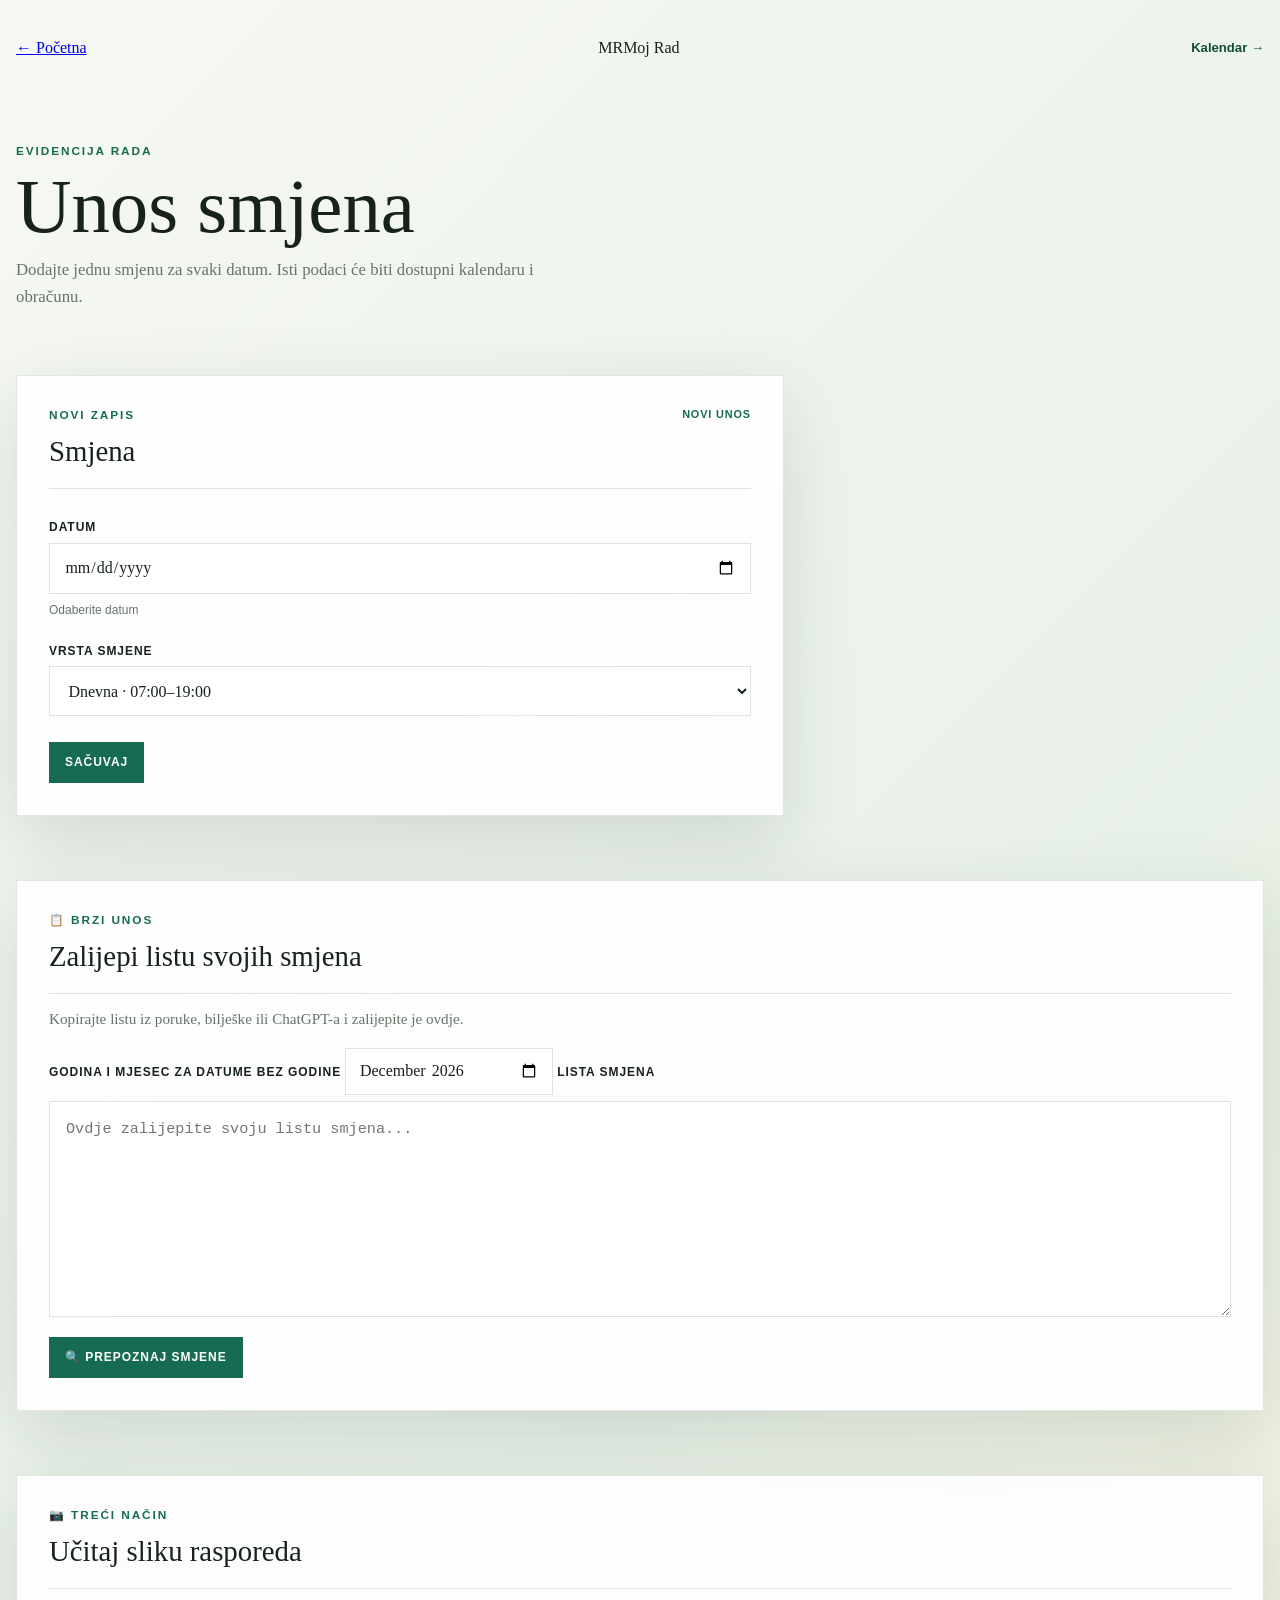
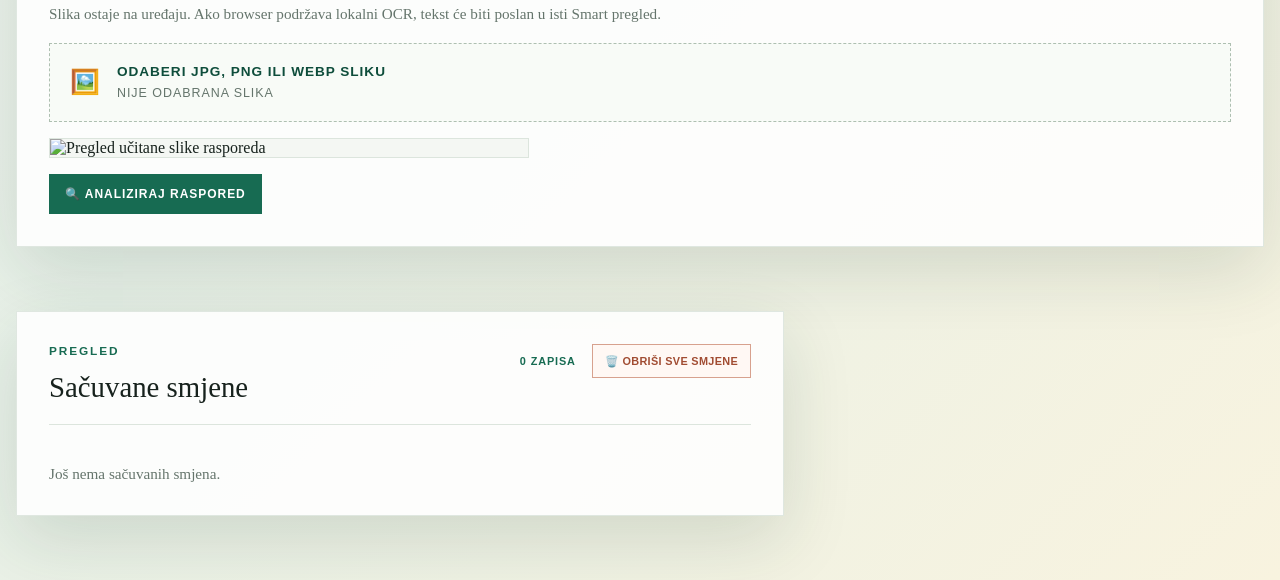
==== unos-smjena/index.html @ 94fb5aa7 "Initial baseline before Smart unos implementation" ====
<!doctype html>
<html lang="bs">
<head>
	<meta charset="utf-8">
	<meta name="viewport" content="width=device-width, initial-scale=1">
	<meta name="description" content="Unos i upravljanje smjenama u aplikaciji Moj Rad">
	<title>Unos smjena | Moj Rad</title>
	<link rel="stylesheet" href="../css/style.css">
	<link rel="stylesheet" href="style.css">
</head>
<body class="shift-page">
	<main class="shift-shell">
		<header class="shift-topbar">
			<a class="back-link" href="../index.html" aria-label="Nazad na početnu stranicu">← <span>Početna</span></a>
			<div class="topbar-brand"><span class="brand-dot" aria-hidden="true">MR</span><span>Moj Rad</span></div>
			<a class="calendar-shortcut" href="../kalendar/index.html">Kalendar →</a>
		</header>

		<section class="shift-layout">
			<div class="shift-heading">
				<p class="eyebrow">Evidencija rada</p>
				<h1>Unos smjena</h1>
				<p>Dodajte jednu smjenu za svaki datum. Isti podaci će biti dostupni kalendaru i obračunu.</p>
			</div>

			<section class="shift-form-card" aria-labelledby="form-title">
				<div class="section-heading">
					<div><p class="eyebrow">Novi zapis</p><h2 id="form-title">Smjena</h2></div>
					<span class="form-status" id="form-status">Novi unos</span>
				</div>
				<form id="shift-form">
					<input id="editing-date" type="hidden">
					<label for="shift-date">Datum</label>
					<input id="shift-date" type="date" required>
					<p class="weekday-note" id="weekday-note">Odaberite datum</p>
					<label for="shift-type">Vrsta smjene</label>
					<select id="shift-type" required>
						<option value="Dnevna">Dnevna · 07:00–19:00</option>
						<option value="Noćna">Noćna · 19:00–07:00</option>
						<option value="Slobodan dan">Slobodan dan</option>
					</select>
					<p class="duplicate-warning" id="duplicate-warning" role="alert" hidden>Za ovaj datum već postoji smjena. Sačuvavanjem ćete je izmijeniti.</p>
					<div class="form-actions">
						<button class="primary-button" type="submit">Sačuvaj</button>
						<button class="secondary-button" id="cancel-edit" type="button" hidden>Otkaži izmjenu</button>
					</div>
				</form>
			</section>

			<section class="paste-shifts-card" aria-labelledby="paste-title">
				<div class="section-heading">
					<div><p class="eyebrow">📋 Brzi unos</p><h2 id="paste-title">Zalijepi listu svojih smjena</h2></div>
				</div>
				<p class="paste-intro">Kopirajte listu iz poruke, bilješke ili ChatGPT-a i zalijepite je ovdje.</p>
				<label for="paste-month">Godina i mjesec za datume bez godine</label>
				<input id="paste-month" type="month">
				<label for="paste-input">Lista smjena</label>
				<textarea id="paste-input" rows="8" placeholder="Ovdje zalijepite svoju listu smjena..."></textarea>
				<div class="paste-actions"><button class="primary-button" id="recognize-paste" type="button">🔍 Prepoznaj smjene</button><span class="paste-message" id="paste-message" role="status" hidden></span></div>
			</section>

			<section class="paste-preview-card" id="paste-preview" aria-labelledby="paste-preview-title" hidden>
				<div class="section-heading"><div><p class="eyebrow">🔍 Prepoznato</p><h2 id="paste-preview-title">Pregled liste</h2></div><span id="paste-count"></span></div>
				<div class="paste-summary" id="paste-summary"></div>
				<div class="table-wrap"><table><thead><tr><th>Datum</th><th>Smjena</th><th>Vrijeme</th><th>Status</th></tr></thead><tbody id="paste-preview-body"></tbody></table></div>
				<p class="paste-warning" id="paste-warning" hidden></p>
				<div class="form-actions"><button class="primary-button" id="add-paste-shifts" type="button">✅ Dodaj smjene</button><button class="secondary-button" id="cancel-paste" type="button">❌ Odustani</button></div>
			</section>

			<section class="image-shifts-card" aria-labelledby="image-title">
				<div class="section-heading">
					<div><p class="eyebrow">📷 Treći način</p><h2 id="image-title">Učitaj sliku rasporeda</h2></div>
				</div>
				<p class="paste-intro">Slika ostaje na uređaju. Ako browser podržava lokalni OCR, tekst će biti poslan u isti Smart pregled.</p>
				<label class="image-picker" for="schedule-image"><span aria-hidden="true">🖼️</span><span><strong>Odaberi JPG, PNG ili WEBP sliku</strong><small id="image-name">Nije odabrana slika</small></span></label>
				<input id="schedule-image" type="file" accept="image/jpeg,image/png,image/webp">
				<img class="image-preview" id="image-preview" alt="Pregled učitane slike rasporeda" hidden>
				<button class="primary-button" id="analyze-image" type="button" disabled>🔍 Analiziraj raspored</button>
				<p class="image-message" id="image-message" role="status" hidden></p>
			</section>

			<section class="saved-shifts" aria-labelledby="saved-title">
				<div class="saved-heading"><div><p class="eyebrow">Pregled</p><h2 id="saved-title">Sačuvane smjene</h2></div><div class="saved-heading-actions"><span id="shift-count">0 zapisa</span><button class="clear-shifts-button" id="clear-shifts" type="button">🗑️ Obriši sve smjene</button></div></div>
				<div class="shift-list" id="shift-list"></div>
				<p class="empty-state" id="empty-state">Još nema sačuvanih smjena.</p>
			</section>
		</section>
	</main>
	<dialog id="clear-dialog" class="clear-dialog">
		<h2>⚠️ Da li ste sigurni?</h2>
		<p>Ovim ćete obrisati sve trenutno unesene smjene. Ova radnja se ne može poništiti.</p>
		<div><button id="cancel-clear" class="secondary-button" type="button">Odustani</button><button id="confirm-clear" class="danger-button" type="button">Da, obriši sve</button></div>
	</dialog>
	<p class="bulk-message" id="bulk-message" role="status" hidden>✅ Sve smjene su obrisane.</p>
	<script src="../praznici/praznici.js"></script>
	<script src="../podaci/smjene.js"></script>
	<script src="shift-entry.js"></script>
</body>
</html>
---- css/style.css ----
:root {
  color-scheme: light;
  --ink: #17221d;
  --muted: #65756c;
  --paper: #f7f8f3;
  --panel: #ffffff;
  --green: #176b52;
  --green-dark: #0e4d3b;
  --yellow: #f0c95a;
  --line: #dce5dd;
  --shadow: 0 24px 70px rgba(23, 55, 40, 0.14);
}

* { box-sizing: border-box; }

html, body { min-height: 100%; }

body {
  margin: 0;
  background: var(--paper);
  color: var(--ink);
  font-family: Georgia, 'Times New Roman', serif;
}

button, a { font: inherit; }

.home-page {
  background:
    radial-gradient(circle at 14% 16%, rgba(240, 201, 90, 0.32), transparent 27rem),
    linear-gradient(135deg, #f7f8f3 0%, #e5f0e7 100%);
}

.home-shell {
  display: grid;
  min-height: 100vh;
  place-items: center;
  padding: 2rem;
}

.welcome-panel {
  width: min(100%, 34rem);
  padding: clamp(2.5rem, 8vw, 5rem) clamp(1.5rem, 7vw, 4.5rem);
  text-align: center;
  background: rgba(255, 255, 255, 0.82);
  border: 1px solid rgba(255, 255, 255, 0.9);
  box-shadow: var(--shadow);
  backdrop-filter: blur(10px);
}

.brand-mark {
  display: grid;
  width: 3.5rem;
  height: 3.5rem;
  margin: 0 auto 2.5rem;
  place-items: center;
  background: var(--yellow);
  color: var(--green-dark);
  font: 700 1rem/1 Arial, sans-serif;
  letter-spacing: 0.08em;
}

.eyebrow {
  margin: 0 0 0.8rem;
  color: var(--green);
  font: 700 0.74rem/1.2 Arial, sans-serif;
  letter-spacing: 0.16em;
  text-transform: uppercase;
}

h1, h2, p { margin-top: 0; }

h1 {
  margin-bottom: 0.6rem;
  font-size: clamp(3.2rem, 12vw, 5.6rem);
  line-height: 0.95;
  font-weight: 400;
}

.subtitle {
  margin-bottom: 2.8rem;
  color: var(--muted);
  font-size: 1.15rem;
}

.menu-button {
  min-width: 13rem;
  padding: 1rem 1.4rem;
  border: 0;
  background: var(--green);
  color: white;
  cursor: pointer;
  font: 700 0.9rem/1 Arial, sans-serif;
  letter-spacing: 0.08em;
  transition: background 160ms ease, transform 160ms ease;
}

.menu-button:hover, .menu-button:focus-visible { background: var(--green-dark); }
.menu-button:active { transform: translateY(2px); }

.menu-backdrop {
  position: fixed;
  inset: 0;
  background: rgba(14, 35, 27, 0.35);
}

.app-menu {
  position: fixed;
  top: 0;
  right: 0;
  width: min(100%, 25rem);
  min-height: 100vh;
  padding: 2rem;
  background: var(--panel);
  box-shadow: -18px 0 48px rgba(23, 55, 40, 0.16);
  animation: slide-in 180ms ease-out;
}

.menu-header {
  display: flex;
  align-items: flex-start;
  justify-content: space-between;
  gap: 1rem;
  padding-bottom: 2rem;
  border-bottom: 1px solid var(--line);
}

h2 { margin-bottom: 0; font-size: 2rem; font-weight: 400; }

.icon-button {
  width: 2.5rem;
  height: 2.5rem;
  border: 1px solid var(--line);
  background: transparent;
  color: var(--ink);
  cursor: pointer;
  font: 400 1.7rem/1 Arial, sans-serif;
}

nav { display: grid; gap: 0.65rem; padding-top: 1.5rem; }

.menu-link {
  display: flex;
  align-items: center;
  gap: 0.8rem;
  padding: 1rem;
  color: var(--ink);
  text-decoration: none;
  font-size: 1.05rem;
  transition: background 160ms ease, color 160ms ease;
}

.menu-link:hover, .menu-link:focus-visible { background: #edf4ed; color: var(--green-dark); }
.menu-link-muted { color: var(--muted); }

@keyframes slide-in { from { transform: translateX(2rem); opacity: 0; } to { transform: translateX(0); opacity: 1; } }

@media (max-width: 30rem) {
  .home-shell { padding: 1rem; }
  .welcome-panel { padding-top: 3rem; padding-bottom: 3rem; }
  .app-menu { padding: 1.5rem; }
}
---- unos-smjena/style.css ----
.shift-page {
  min-height: 100vh;
  background: linear-gradient(135deg, #f7f8f3 0%, #e8f1e8 58%, #f8f3df 100%);
}

.shift-shell { width: min(100% - 2rem, 78rem); margin: 0 auto; padding: 1.5rem 0 4rem; }
.shift-topbar { display: flex; align-items: center; justify-content: space-between; min-height: 3rem; }
.calendar-shortcut { color: var(--green-dark); font: 700 0.82rem/1 Arial, sans-serif; text-decoration: none; }
.calendar-shortcut:hover, .calendar-shortcut:focus-visible { color: var(--green); text-decoration: underline; }
.shift-layout { display: grid; grid-template-columns: minmax(0, 1fr) minmax(18rem, 24rem); gap: 4rem 6rem; margin-top: 4.5rem; }
.shift-heading { grid-column: 1 / -1; max-width: 42rem; }
.shift-heading h1 { margin-bottom: 0.8rem; font-size: clamp(2.7rem, 7vw, 4.8rem); }
.shift-heading > p:last-child { max-width: 34rem; margin-bottom: 0; color: var(--muted); font-size: 1.05rem; line-height: 1.6; }
.shift-form-card, .saved-shifts { background: rgba(255, 255, 255, 0.88); border: 1px solid rgba(220, 229, 221, 0.9); box-shadow: var(--shadow); }
.shift-form-card { padding: 2rem; }
.paste-shifts-card, .paste-preview-card { background: rgba(255, 255, 255, 0.88); border: 1px solid rgba(220, 229, 221, 0.9); box-shadow: var(--shadow); }
.paste-shifts-card { grid-column: 1 / -1; padding: 2rem; }
.paste-preview-card { grid-column: 1 / -1; padding: 2rem; }
.image-shifts-card { grid-column: 1 / -1; padding: 2rem; background: rgba(255, 255, 255, 0.88); border: 1px solid rgba(220, 229, 221, 0.9); box-shadow: var(--shadow); }
.paste-intro { margin: -0.5rem 0 1.25rem; color: var(--muted); font-size: 0.95rem; }
#paste-month { width: min(100%, 13rem); margin-bottom: 0.35rem; padding: 0.8rem; border: 1px solid var(--line); border-radius: 0; background: white; color: var(--ink); font: 1rem Georgia, 'Times New Roman', serif; }
#paste-input { width: 100%; resize: vertical; padding: 1rem; border: 1px solid var(--line); border-radius: 0; background: #fff; color: var(--ink); font: 0.95rem/1.5 Consolas, 'Courier New', monospace; }
#paste-input:focus, #paste-month:focus { outline: 2px solid var(--yellow); outline-offset: 2px; }
.paste-actions { display: flex; align-items: center; flex-wrap: wrap; gap: 0.75rem; margin-top: 1rem; }
.image-shifts-card > .primary-button { margin-top: 1rem; }
.image-shifts-card input[type='file'] { position: absolute; width: 1px; height: 1px; overflow: hidden; clip: rect(0, 0, 0, 0); }
.image-picker { display: flex; align-items: center; gap: 1rem; padding: 1.25rem; border: 1px dashed #aebfb1; background: #f8fbf7; color: var(--green-dark); cursor: pointer; }
.image-picker:hover { border-color: var(--green); background: #f1f8f1; }
.image-picker > span:first-child { font-size: 1.5rem; }
.image-picker strong, .image-picker small { display: block; }
.image-picker strong { font: 700 0.85rem/1.2 Arial, sans-serif; }
.image-picker small { margin-top: 0.35rem; color: var(--muted); font: 0.78rem/1.2 Arial, sans-serif; }
.image-preview { display: block; max-width: min(100%, 30rem); max-height: 18rem; margin-top: 1rem; object-fit: contain; border: 1px solid var(--line); background: #f4f7f3; }
.image-message { margin: 1rem 0 0; color: var(--muted); font: 0.8rem/1.45 Arial, sans-serif; }
.paste-message { color: var(--green); font: 0.8rem/1.3 Arial, sans-serif; }
.paste-summary { display: flex; flex-wrap: wrap; gap: 0.6rem 1.5rem; padding: 1rem 0; color: var(--muted); font: 0.8rem/1.3 Arial, sans-serif; }
.paste-summary b { color: var(--ink); }
.paste-warning { margin: 1rem 0 0; padding: 0.75rem; background: #fff5dc; color: #765b1d; font: 0.8rem/1.4 Arial, sans-serif; }
.uncertain-paste-row { background: #fff8ef; }
.uncertain-paste-row td:last-child { color: #a14c32; }
.section-heading, .saved-heading { display: flex; align-items: start; justify-content: space-between; gap: 1rem; }
.section-heading { padding-bottom: 1.25rem; border-bottom: 1px solid var(--line); margin-bottom: 1.5rem; }
.section-heading h2, .saved-heading h2 { margin: 0; font-size: 1.8rem; font-weight: 400; }
.form-status, #shift-count { color: var(--green); font: 700 0.68rem/1.2 Arial, sans-serif; letter-spacing: 0.08em; text-transform: uppercase; }
form { display: grid; gap: 0.6rem; }
label { margin-top: 0.55rem; color: var(--ink); font: 700 0.75rem/1 Arial, sans-serif; letter-spacing: 0.08em; text-transform: uppercase; }
input[type='date'], select { width: 100%; padding: 0.9rem; border: 1px solid var(--line); border-radius: 0; background: white; color: var(--ink); font: 1rem Georgia, 'Times New Roman', serif; }
input[type='date']:focus, select:focus { outline: 2px solid var(--yellow); outline-offset: 2px; }
.weekday-note { min-height: 1.1rem; margin: 0 0 0.35rem; color: var(--muted); font: 0.75rem/1.2 Arial, sans-serif; }
.duplicate-warning { margin: 0.35rem 0 0; padding: 0.7rem; background: #fff5dc; color: #765b1d; font: 0.78rem/1.4 Arial, sans-serif; }
.form-actions { display: flex; flex-wrap: wrap; gap: 0.6rem; margin-top: 1rem; }
.primary-button, .secondary-button { padding: 0.9rem 1rem; border: 0; cursor: pointer; font: 700 0.75rem/1 Arial, sans-serif; letter-spacing: 0.08em; text-transform: uppercase; }
.primary-button { background: var(--green); color: white; }
.primary-button:hover, .primary-button:focus-visible { background: var(--green-dark); }
.secondary-button { border: 1px solid var(--line); background: white; color: var(--muted); }
.saved-shifts { grid-column: 1; padding: 2rem; }
.saved-heading { padding-bottom: 1.25rem; border-bottom: 1px solid var(--line); }
.saved-heading-actions { display: flex; align-items: center; gap: 1rem; }
.clear-shifts-button { padding: 0.65rem 0.75rem; border: 1px solid #d7a18e; background: #fff8f4; color: #a14c32; cursor: pointer; font: 700 0.68rem/1 Arial, sans-serif; letter-spacing: 0.03em; text-transform: uppercase; }
.clear-shifts-button:hover, .clear-shifts-button:focus-visible { background: #fff0e9; border-color: #a14c32; }
.bulk-message { position: fixed; right: 1.5rem; bottom: 1.5rem; margin: 0; padding: 0.85rem 1rem; background: #e2f1e5; color: var(--green-dark); box-shadow: 0 12px 30px rgba(23,55,40,.14); font: 700 0.8rem/1.2 Arial, sans-serif; }
.clear-dialog { max-width: 30rem; padding: 2rem; border: 0; color: var(--ink); box-shadow: var(--shadow); }
.clear-dialog::backdrop { background: rgba(14,35,27,.45); }
.clear-dialog h2 { margin: 0 0 0.8rem; font-size: 1.7rem; }
.clear-dialog p { margin: 0 0 1.5rem; color: var(--muted); font: 0.9rem/1.5 Arial, sans-serif; }
.clear-dialog div { display: flex; justify-content: flex-end; flex-wrap: wrap; gap: 0.6rem; }
.danger-button { padding: 0.9rem 1rem; border: 0; background: #a14c32; color: white; cursor: pointer; font: 700 0.75rem/1 Arial, sans-serif; letter-spacing: 0.04em; text-transform: uppercase; }
.danger-button:hover, .danger-button:focus-visible { background: #803b27; }
.paste-preview-card .section-heading { margin-bottom: 0; }
.shift-list { display: grid; gap: 0.7rem; padding-top: 1rem; }
.shift-item { display: grid; grid-template-columns: 1fr auto; gap: 0.75rem; padding: 1rem 0; border-bottom: 1px solid var(--line); }
.shift-date { margin: 0 0 0.3rem; font: 700 0.85rem/1.2 Arial, sans-serif; }
.shift-detail { margin: 0; color: var(--muted); font: 0.86rem/1.3 Arial, sans-serif; }
.shift-kind { color: var(--green-dark); font-weight: 700; }
.shift-status { color: #a14c32; font-weight: 700; }
.shift-actions { display: flex; align-items: center; gap: 0.4rem; }
.shift-action { padding: 0.45rem; border: 0; background: transparent; color: var(--green); cursor: pointer; font: 700 0.7rem/1 Arial, sans-serif; }
.shift-action:hover, .shift-action:focus-visible { text-decoration: underline; }
.delete-action { color: #a14c32; }
.empty-state { margin: 1.5rem 0 0; color: var(--muted); font-size: 0.95rem; }

@media (max-width: 46rem) {
  .shift-shell { width: min(100% - 1rem, 78rem); padding-top: 0.8rem; }
  .shift-layout { grid-template-columns: 1fr; gap: 2rem; margin-top: 3rem; }
  .saved-shifts { grid-column: auto; }
  .back-link span { display: none; }
  .saved-heading-actions { align-items: flex-end; flex-direction: column; gap: 0.6rem; }
  .clear-shifts-button { max-width: 11rem; text-align: left; }
}
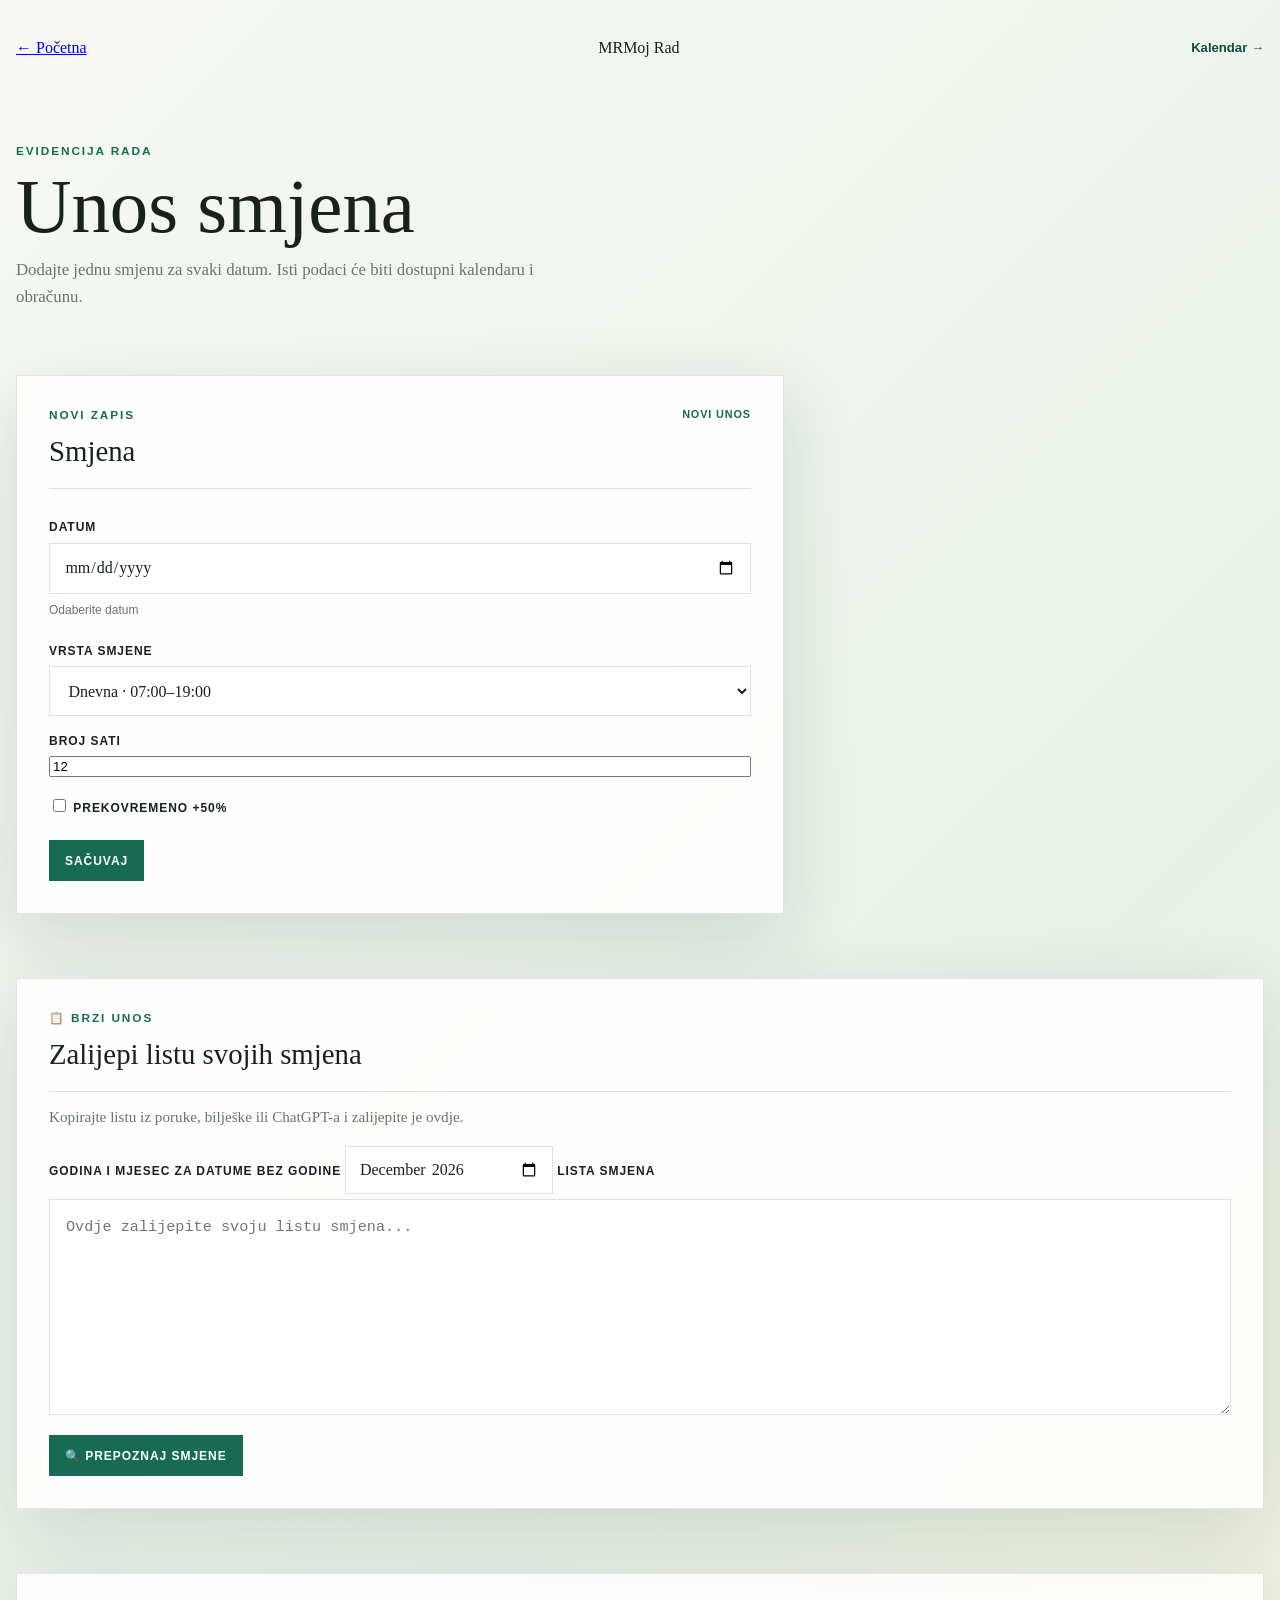
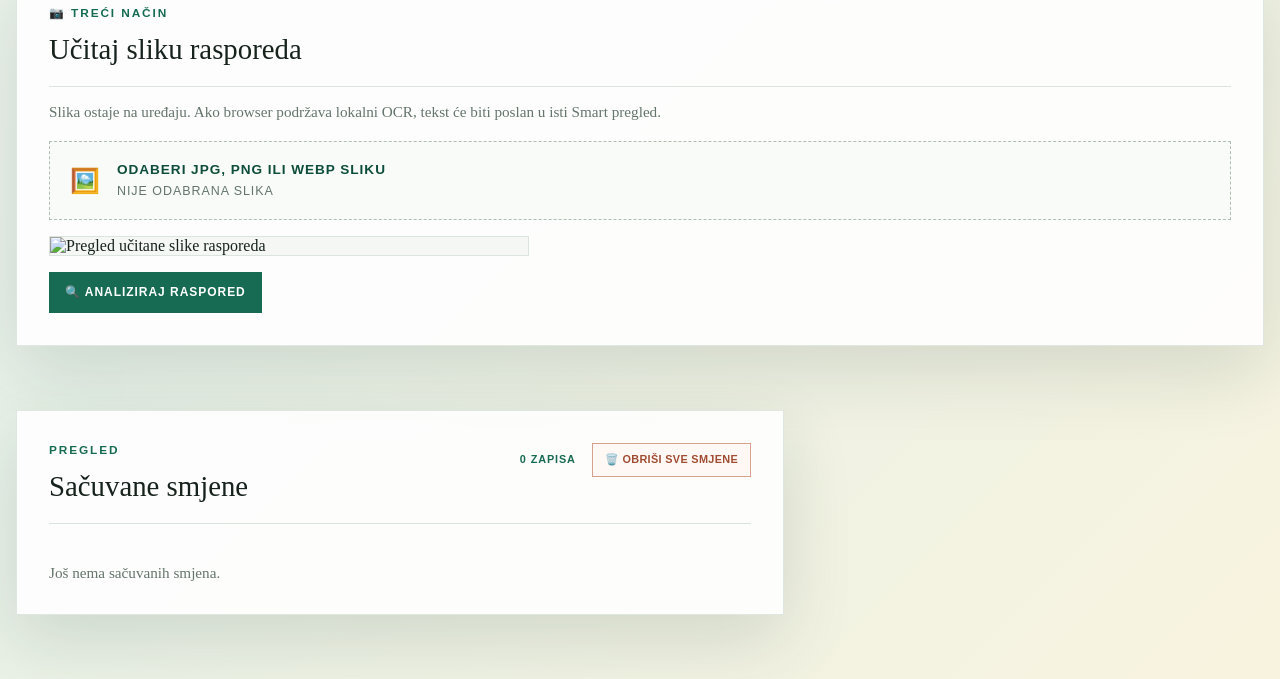
==== commit 571751ac: "Dodana podrška za prekovremeni rad i putni trošak" ====
--- a/unos-smjena/index.html
+++ b/unos-smjena/index.html
@@ -28,70 +28,169 @@
 					<div><p class="eyebrow">Novi zapis</p><h2 id="form-title">Smjena</h2></div>
 					<span class="form-status" id="form-status">Novi unos</span>
 				</div>
+
 				<form id="shift-form">
 					<input id="editing-date" type="hidden">
+
 					<label for="shift-date">Datum</label>
 					<input id="shift-date" type="date" required>
+
 					<p class="weekday-note" id="weekday-note">Odaberite datum</p>
+
 					<label for="shift-type">Vrsta smjene</label>
 					<select id="shift-type" required>
 						<option value="Dnevna">Dnevna · 07:00–19:00</option>
 						<option value="Noćna">Noćna · 19:00–07:00</option>
 						<option value="Slobodan dan">Slobodan dan</option>
 					</select>
-					<p class="duplicate-warning" id="duplicate-warning" role="alert" hidden>Za ovaj datum već postoji smjena. Sačuvavanjem ćete je izmijeniti.</p>
+
+					<label for="shift-hours">Broj sati</label>
+					<input id="shift-hours" type="number" min="0" max="24" step="0.5" value="12" required>
+
+					<label class="overtime-option">
+						<input id="shift-overtime" type="checkbox">
+						Prekovremeno +50%
+					</label>
+
+					<p class="duplicate-warning" id="duplicate-warning" role="alert" hidden>
+						Za ovaj datum već postoji smjena. Sačuvavanjem ćete je izmijeniti.
+					</p>
+
 					<div class="form-actions">
 						<button class="primary-button" type="submit">Sačuvaj</button>
-						<button class="secondary-button" id="cancel-edit" type="button" hidden>Otkaži izmjenu</button>
+						<button class="secondary-button" id="cancel-edit" type="button" hidden>
+							Otkaži izmjenu
+						</button>
 					</div>
 				</form>
 			</section>
 
 			<section class="paste-shifts-card" aria-labelledby="paste-title">
 				<div class="section-heading">
-					<div><p class="eyebrow">📋 Brzi unos</p><h2 id="paste-title">Zalijepi listu svojih smjena</h2></div>
+					<div>
+						<p class="eyebrow">📋 Brzi unos</p>
+						<h2 id="paste-title">Zalijepi listu svojih smjena</h2>
+					</div>
 				</div>
+
 				<p class="paste-intro">Kopirajte listu iz poruke, bilješke ili ChatGPT-a i zalijepite je ovdje.</p>
+
 				<label for="paste-month">Godina i mjesec za datume bez godine</label>
 				<input id="paste-month" type="month">
+
 				<label for="paste-input">Lista smjena</label>
 				<textarea id="paste-input" rows="8" placeholder="Ovdje zalijepite svoju listu smjena..."></textarea>
-				<div class="paste-actions"><button class="primary-button" id="recognize-paste" type="button">🔍 Prepoznaj smjene</button><span class="paste-message" id="paste-message" role="status" hidden></span></div>
+
+				<div class="paste-actions">
+					<button class="primary-button" id="recognize-paste" type="button">🔍 Prepoznaj smjene</button>
+					<span class="paste-message" id="paste-message" role="status" hidden></span>
+				</div>
 			</section>
 
 			<section class="paste-preview-card" id="paste-preview" aria-labelledby="paste-preview-title" hidden>
-				<div class="section-heading"><div><p class="eyebrow">🔍 Prepoznato</p><h2 id="paste-preview-title">Pregled liste</h2></div><span id="paste-count"></span></div>
+				<div class="section-heading">
+					<div>
+						<p class="eyebrow">🔍 Prepoznato</p>
+						<h2 id="paste-preview-title">Pregled liste</h2>
+					</div>
+					<span id="paste-count"></span>
+				</div>
+
 				<div class="paste-summary" id="paste-summary"></div>
-				<div class="table-wrap"><table><thead><tr><th>Datum</th><th>Smjena</th><th>Vrijeme</th><th>Status</th></tr></thead><tbody id="paste-preview-body"></tbody></table></div>
+
+				<div class="table-wrap">
+					<table>
+						<thead>
+							<tr>
+								<th>Datum</th>
+								<th>Smjena</th>
+								<th>Vrijeme</th>
+								<th>Status</th>
+							</tr>
+						</thead>
+						<tbody id="paste-preview-body"></tbody>
+					</table>
+				</div>
+
 				<p class="paste-warning" id="paste-warning" hidden></p>
-				<div class="form-actions"><button class="primary-button" id="add-paste-shifts" type="button">✅ Dodaj smjene</button><button class="secondary-button" id="cancel-paste" type="button">❌ Odustani</button></div>
+
+				<div class="form-actions">
+					<button class="primary-button" id="add-paste-shifts" type="button">✅ Dodaj smjene</button>
+					<button class="secondary-button" id="cancel-paste" type="button">❌ Odustani</button>
+				</div>
 			</section>
 
 			<section class="image-shifts-card" aria-labelledby="image-title">
 				<div class="section-heading">
-					<div><p class="eyebrow">📷 Treći način</p><h2 id="image-title">Učitaj sliku rasporeda</h2></div>
+					<div>
+						<p class="eyebrow">📷 Treći način</p>
+						<h2 id="image-title">Učitaj sliku rasporeda</h2>
+					</div>
 				</div>
-				<p class="paste-intro">Slika ostaje na uređaju. Ako browser podržava lokalni OCR, tekst će biti poslan u isti Smart pregled.</p>
-				<label class="image-picker" for="schedule-image"><span aria-hidden="true">🖼️</span><span><strong>Odaberi JPG, PNG ili WEBP sliku</strong><small id="image-name">Nije odabrana slika</small></span></label>
+
+				<p class="paste-intro">
+					Slika ostaje na uređaju. Ako browser podržava lokalni OCR, tekst će biti poslan u isti Smart pregled.
+				</p>
+
+				<label class="image-picker" for="schedule-image">
+					<span aria-hidden="true">🖼️</span>
+					<span>
+						<strong>Odaberi JPG, PNG ili WEBP sliku</strong>
+						<small id="image-name">Nije odabrana slika</small>
+					</span>
+				</label>
+
 				<input id="schedule-image" type="file" accept="image/jpeg,image/png,image/webp">
+
 				<img class="image-preview" id="image-preview" alt="Pregled učitane slike rasporeda" hidden>
-				<button class="primary-button" id="analyze-image" type="button" disabled>🔍 Analiziraj raspored</button>
+
+				<button class="primary-button" id="analyze-image" type="button" disabled>
+					🔍 Analiziraj raspored
+				</button>
+
 				<p class="image-message" id="image-message" role="status" hidden></p>
 			</section>
 
 			<section class="saved-shifts" aria-labelledby="saved-title">
-				<div class="saved-heading"><div><p class="eyebrow">Pregled</p><h2 id="saved-title">Sačuvane smjene</h2></div><div class="saved-heading-actions"><span id="shift-count">0 zapisa</span><button class="clear-shifts-button" id="clear-shifts" type="button">🗑️ Obriši sve smjene</button></div></div>
+				<div class="saved-heading">
+					<div>
+						<p class="eyebrow">Pregled</p>
+						<h2 id="saved-title">Sačuvane smjene</h2>
+					</div>
+
+					<div class="saved-heading-actions">
+						<span id="shift-count">0 zapisa</span>
+						<button class="clear-shifts-button" id="clear-shifts" type="button">
+							🗑️ Obriši sve smjene
+						</button>
+					</div>
+				</div>
+
 				<div class="shift-list" id="shift-list"></div>
-				<p class="empty-state" id="empty-state">Još nema sačuvanih smjena.</p>
+
+				<p class="empty-state" id="empty-state">
+					Još nema sačuvanih smjena.
+				</p>
 			</section>
 		</section>
 	</main>
+
 	<dialog id="clear-dialog" class="clear-dialog">
 		<h2>⚠️ Da li ste sigurni?</h2>
-		<p>Ovim ćete obrisati sve trenutno unesene smjene. Ova radnja se ne može poništiti.</p>
-		<div><button id="cancel-clear" class="secondary-button" type="button">Odustani</button><button id="confirm-clear" class="danger-button" type="button">Da, obriši sve</button></div>
+		<p>
+			Ovim ćete obrisati sve trenutno unesene smjene. Ova radnja se ne može poništiti.
+		</p>
+
+		<div>
+			<button id="cancel-clear" class="secondary-button" type="button">Odustani</button>
+			<button id="confirm-clear" class="danger-button" type="button">Da, obriši sve</button>
+		</div>
 	</dialog>
-	<p class="bulk-message" id="bulk-message" role="status" hidden>✅ Sve smjene su obrisane.</p>
+
+	<p class="bulk-message" id="bulk-message" role="status" hidden>
+		✅ Sve smjene su obrisane.
+	</p>
+
 	<script src="../praznici/praznici.js"></script>
 	<script src="../podaci/smjene.js"></script>
 	<script src="shift-entry.js"></script>
